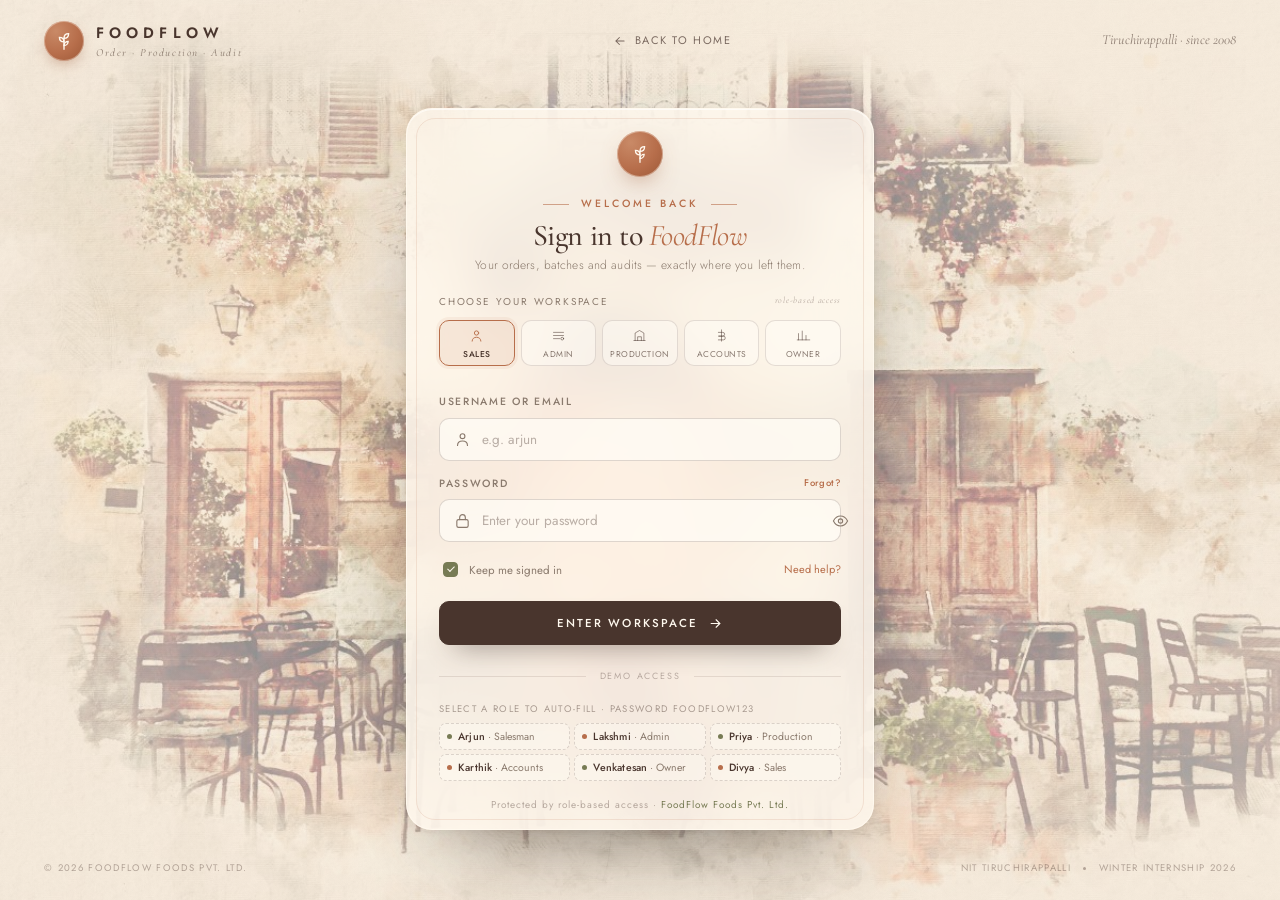
==== app.html @ b8cfbc59 "Add files via upload" ====
<!DOCTYPE html>
<html lang="en">
<head>
<meta charset="UTF-8" />
<meta name="viewport" content="width=device-width, initial-scale=1.0" />
<title>Workspace — FOODFLOW</title>
<meta name="robots" content="noindex" />
<link rel="icon" href="data:image/svg+xml,%3Csvg xmlns='http://www.w3.org/2000/svg' viewBox='0 0 32 32'%3E%3Ccircle cx='16' cy='16' r='16' fill='%23B76E4B'/%3E%3Cpath d='M16 26V12M16 12c0-4 2.6-6.6 6.6-6.6 0 4-2.6 6.6-6.6 6.6ZM16 17c0-4-2.6-6.6-6.6-6.6 0 4 2.6 6.6 6.6 6.6Z' stroke='%23FFF9EF' stroke-width='1.6' fill='none' stroke-linecap='round'/%3E%3C/svg%3E" />
<link rel="stylesheet" href="css/base.css" />
<link rel="stylesheet" href="css/app.css?v=4" />
<script src="https://sites.super.myninja.ai/_assets/ninja-daytona-script.js"></script>
</head>
<body class="app">

<div class="boot" id="boot">
  <div class="boot-inner">
    <span class="brand-mark"><svg viewBox="0 0 24 24" fill="none" stroke="currentColor" stroke-width="1.5" stroke-linecap="round"><path d="M12 21V9"/><path d="M12 9c0-3 2-5 5-5 0 3-2 5-5 5Z"/><path d="M12 13c0-3-2-5-5-5 0 3 2 5 5 5Z"/><path d="M12 17c0-2.5 2-4.5 4.5-4.5 0 2.5-2 4.5-4.5 4.5Z"/></svg></span>
    <div class="brand-name" style="text-align:center">Foodflow</div>
    <p>Preparing your workspace</p>
    <div class="boot-line"><i></i></div>
  </div>
</div>

<div class="app-shell">
  <aside class="sidebar" id="sidebar"></aside>
  <div class="scrim" id="scrim"></div>
  <div class="main">
    <header class="topbar" id="topbar"></header>
    <main class="content" id="content" aria-live="polite"></main>
  </div>
</div>

<div class="notif-pop" id="notifPop"></div>
<div class="toast-wrap" id="toastWrap"></div>

<script src="js/icons.js?v=4"></script>
<script src="js/charts.js?v=4"></script>
<script src="js/app.js?v=4"></script>
</body>
</html>
---- css/base.css ----
@import url('../assets/fonts/fonts.css');

/* ============================================================
   FOODFLOW — Design tokens
   ============================================================ */
:root {
  --cream: #F5EBDD;
  --antique: #FFF9EF;
  --brown: #49352D;
  --brown-deep: #3A2A23;
  --terracotta: #B76E4B;
  --terracotta-deep: #9C5837;
  --olive: #777B54;
  --olive-soft: #9A9E77;
  --charcoal: #292522;
  --ink: #3B302A;
  --muted: #8A7A6D;
  --line: rgba(73, 53, 45, 0.13);
  --line-soft: rgba(73, 53, 45, 0.07);
  --paper: #FBF5EA;
  --card: #FFFCF5;
  --success: #5F7A52;
  --warning: #C08A3E;
  --danger: #A94F3E;
  --info: #6B7C8A;

  --serif: 'Cormorant Garamond', 'Iowan Old Style', Georgia, 'Times New Roman', serif;
  --sans: 'Jost', 'Helvetica Neue', Arial, sans-serif;

  --shadow-xs: 0 1px 2px rgba(58, 42, 35, 0.05);
  --shadow-sm: 0 2px 10px rgba(58, 42, 35, 0.06);
  --shadow-md: 0 12px 30px -12px rgba(58, 42, 35, 0.22), 0 2px 6px rgba(58, 42, 35, 0.04);
  --shadow-lg: 0 30px 70px -30px rgba(41, 37, 34, 0.45), 0 6px 20px rgba(58, 42, 35, 0.08);
  --radius-sm: 8px;
  --radius: 14px;
  --radius-lg: 22px;
  --radius-xl: 30px;
  --ease: cubic-bezier(0.22, 1, 0.36, 1);
}

*, *::before, *::after { box-sizing: border-box; }

html { scroll-behavior: smooth; -webkit-text-size-adjust: 100%; }

body {
  margin: 0;
  font-family: var(--sans);
  font-weight: 400;
  color: var(--ink);
  background: var(--cream);
  line-height: 1.6;
  -webkit-font-smoothing: antialiased;
  text-rendering: optimizeLegibility;
}

h1, h2, h3, h4, h5 {
  font-family: var(--serif);
  font-weight: 600;
  color: var(--brown);
  line-height: 1.1;
  margin: 0;
  letter-spacing: -0.01em;
}

p { margin: 0; }
a { color: inherit; text-decoration: none; }
button { font-family: inherit; cursor: pointer; }
img { max-width: 100%; display: block; }
input, select, textarea { font-family: inherit; font-size: inherit; color: inherit; }

::selection { background: rgba(183, 110, 75, 0.24); color: var(--brown); }

/* Scrollbar */
::-webkit-scrollbar { width: 10px; height: 10px; }
::-webkit-scrollbar-track { background: transparent; }
::-webkit-scrollbar-thumb { background: rgba(73, 53, 45, 0.18); border-radius: 20px; border: 3px solid transparent; background-clip: content-box; }
::-webkit-scrollbar-thumb:hover { background: rgba(73, 53, 45, 0.3); background-clip: content-box; }

/* ============================================================
   Brand mark
   ============================================================ */
.brand { display: inline-flex; align-items: center; gap: 12px; }
.brand-mark {
  width: 40px; height: 40px; border-radius: 50%;
  display: grid; place-items: center;
  background: radial-gradient(circle at 30% 25%, #C98A67, var(--terracotta) 55%, var(--terracotta-deep));
  color: var(--antique);
  box-shadow: inset 0 0 0 1px rgba(255, 249, 239, 0.35), 0 6px 16px -6px rgba(156, 88, 55, 0.6);
  flex: none;
}
.brand-mark svg { width: 22px; height: 22px; }
.brand-name {
  font-family: var(--sans);
  font-weight: 600;
  letter-spacing: 0.34em;
  font-size: 15px;
  text-transform: uppercase;
  color: var(--brown);
  text-transform: uppercase;
  padding-right: 2px;
}
.brand-sub {
  display: block;
  font-family: var(--serif);
  font-style: italic;
  font-size: 11px;
  letter-spacing: 0.14em;
  color: var(--muted);
  text-transform: none;
  margin-top: -2px;
}

/* ============================================================
   Buttons
   ============================================================ */
.btn {
  --btn-bg: var(--terracotta);
  --btn-fg: var(--antique);
  position: relative;
  display: inline-flex; align-items: center; justify-content: center; gap: 10px;
  padding: 14px 28px;
  border-radius: 999px;
  border: 1px solid transparent;
  background: var(--btn-bg);
  color: var(--btn-fg);
  font-family: var(--sans);
  font-size: 13.5px;
  font-weight: 500;
  letter-spacing: 0.08em;
  text-transform: uppercase;
  white-space: nowrap;
  transition: transform .35s var(--ease), box-shadow .35s var(--ease), background .3s, color .3s, border-color .3s;
  box-shadow: 0 10px 24px -12px rgba(156, 88, 55, 0.75), inset 0 1px 0 rgba(255, 255, 255, 0.18);
  overflow: hidden;
}
.btn::after {
  content: ''; position: absolute; inset: 0;
  background: linear-gradient(120deg, transparent 20%, rgba(255, 249, 239, 0.22) 48%, transparent 70%);
  transform: translateX(-120%);
  transition: transform .7s var(--ease);
}
.btn:hover { transform: translateY(-2px); box-shadow: 0 18px 34px -16px rgba(156, 88, 55, 0.85), inset 0 1px 0 rgba(255, 255, 255, 0.22); }
.btn:hover::after { transform: translateX(120%); }
.btn:active { transform: translateY(0); }
.btn svg { width: 16px; height: 16px; }

.btn-outline {
  --btn-bg: transparent;
  --btn-fg: var(--brown);
  border-color: rgba(73, 53, 45, 0.35);
  box-shadow: none;
}
.btn-outline:hover { background: rgba(255, 249, 239, 0.55); border-color: var(--brown); box-shadow: 0 12px 26px -18px rgba(58, 42, 35, 0.5); }

.btn-dark { --btn-bg: var(--brown); --btn-fg: var(--antique); box-shadow: 0 12px 26px -14px rgba(58, 42, 35, 0.8); }
.btn-olive { --btn-bg: var(--olive); --btn-fg: var(--antique); box-shadow: 0 12px 26px -14px rgba(119, 123, 84, 0.8); }
.btn-sm { padding: 10px 18px; font-size: 11.5px; letter-spacing: 0.07em; }
.btn-ghost { background: transparent; border-color: var(--line); color: var(--brown); box-shadow: none; }
.btn-ghost:hover { background: rgba(73, 53, 45, 0.05); }
.btn:disabled { opacity: .55; cursor: not-allowed; transform: none; }

/* ============================================================
   Chips / badges / tags
   ============================================================ */
.badge {
  display: inline-flex; align-items: center; gap: 6px;
  padding: 4px 11px;
  border-radius: 999px;
  font-size: 10.5px;
  font-weight: 500;
  letter-spacing: 0.09em;
  text-transform: uppercase;
  white-space: nowrap;
  border: 1px solid transparent;
}
.badge::before { content: ''; width: 5px; height: 5px; border-radius: 50%; background: currentColor; opacity: .85; }
.badge.pending { color: #8A6A32; background: rgba(192, 138, 62, 0.12); border-color: rgba(192, 138, 62, 0.25); }
.badge.confirmed { color: #5B6E7C; background: rgba(107, 124, 138, 0.12); border-color: rgba(107, 124, 138, 0.24); }
.badge.in_production { color: #8A5B3C; background: rgba(183, 110, 75, 0.13); border-color: rgba(183, 110, 75, 0.26); }
.badge.packed { color: #6B6F46; background: rgba(119, 123, 84, 0.14); border-color: rgba(119, 123, 84, 0.28); }
.badge.dispatched { color: #4C6570; background: rgba(76, 101, 112, 0.12); border-color: rgba(76, 101, 112, 0.24); }
.badge.delivered, .badge.paid, .badge.passed, .badge.healthy, .badge.closed, .badge.active, .badge.compliant { color: #4F6A45; background: rgba(95, 122, 82, 0.13); border-color: rgba(95, 122, 82, 0.26); }
.badge.cancelled, .badge.overdue, .badge.critical, .badge.out, .badge.rework, .badge.needs_attention, .badge.inactive { color: #97493A; background: rgba(169, 79, 62, 0.12); border-color: rgba(169, 79, 62, 0.25); }
.badge.low, .badge.warn, .badge.on_hold { color: #9A6B25; background: rgba(192, 138, 62, 0.14); border-color: rgba(192, 138, 62, 0.3); }
.badge.in_progress, .badge.info { color: #5B6E7C; background: rgba(107, 124, 138, 0.12); border-color: rgba(107, 124, 138, 0.24); }
.badge.excellent { color: #4F6A45; background: rgba(95, 122, 82, 0.14); border-color: rgba(95, 122, 82, 0.28); }
.badge.neutral { color: var(--muted); background: rgba(73, 53, 45, 0.06); border-color: var(--line); }
.badge.no-dot::before { display: none; }

.tag {
  display: inline-flex; align-items: center; gap: 8px;
  padding: 6px 14px; border-radius: 999px;
  border: 1px solid rgba(73, 53, 45, 0.16);
  background: rgba(255, 249, 239, 0.5);
  font-size: 11px; letter-spacing: 0.14em; text-transform: uppercase;
  color: var(--brown);
}
.tag .dot { width: 6px; height: 6px; border-radius: 50%; background: var(--olive); box-shadow: 0 0 0 3px rgba(119, 123, 84, 0.16); }

/* ============================================================
   Inputs
   ============================================================ */
.field { display: flex; flex-direction: column; gap: 7px; }
.field label {
  font-size: 10.5px; letter-spacing: 0.16em; text-transform: uppercase;
  color: var(--muted); font-weight: 500;
}
.input, .select, textarea.input {
  width: 100%;
  padding: 13px 16px;
  background: rgba(255, 252, 245, 0.72);
  border: 1px solid rgba(73, 53, 45, 0.18);
  border-radius: 10px;
  font-size: 14px;
  color: var(--brown);
  transition: border-color .25s, box-shadow .25s, background .25s;
  outline: none;
}
.input::placeholder { color: rgba(73, 53, 45, 0.38); }
.input:focus, .select:focus, textarea.input:focus {
  border-color: var(--terracotta);
  background: var(--antique);
  box-shadow: 0 0 0 4px rgba(183, 110, 75, 0.1);
}
.select {
  appearance: none;
  background-image: url("data:image/svg+xml,%3Csvg xmlns='http://www.w3.org/2000/svg' width='12' height='8' viewBox='0 0 12 8'%3E%3Cpath d='M1 1.5L6 6.5L11 1.5' stroke='%2349352D' stroke-width='1.4' fill='none' stroke-linecap='round'/%3E%3C/svg%3E");
  background-repeat: no-repeat;
  background-position: right 15px center;
  padding-right: 38px;
}
.input-icon { position: relative; }
.input-icon svg { position: absolute; left: 15px; top: 50%; transform: translateY(-50%); width: 17px; height: 17px; color: var(--muted); pointer-events: none; }
.input-icon .input { padding-left: 44px; }

/* ============================================================
   Animations
   ============================================================ */
@keyframes fadeUp { from { opacity: 0; transform: translateY(26px); } to { opacity: 1; transform: translateY(0); } }
@keyframes fadeIn { from { opacity: 0; } to { opacity: 1; } }
@keyframes scaleIn { from { opacity: 0; transform: scale(.96); } to { opacity: 1; transform: scale(1); } }
@keyframes float { 0%, 100% { transform: translateY(0); } 50% { transform: translateY(-10px); } }
@keyframes drift { 0%, 100% { transform: translate3d(0,0,0) scale(1); } 50% { transform: translate3d(0,-14px,0) scale(1.02); } }
@keyframes shimmer { 100% { transform: translateX(100%); } }
@keyframes spin { to { transform: rotate(360deg); } }
@keyframes pulseRing { 0% { box-shadow: 0 0 0 0 rgba(183,110,75,.35); } 70% { box-shadow: 0 0 0 12px rgba(183,110,75,0); } 100% { box-shadow: 0 0 0 0 rgba(183,110,75,0); } }
@keyframes drawLine { to { stroke-dashoffset: 0; } }
@keyframes growBar { from { transform: scaleY(0); } to { transform: scaleY(1); } }

.reveal { opacity: 0; transform: translateY(28px); transition: opacity .9s var(--ease), transform .9s var(--ease); }
.reveal.in { opacity: 1; transform: none; }
.reveal.d1 { transition-delay: .08s; }
.reveal.d2 { transition-delay: .16s; }
.reveal.d3 { transition-delay: .24s; }
.reveal.d4 { transition-delay: .32s; }
.reveal.d5 { transition-delay: .4s; }

.anim-up { animation: fadeUp .9s var(--ease) both; }
.anim-in { animation: fadeIn 1.2s var(--ease) both; }
.anim-scale { animation: scaleIn .9s var(--ease) both; }
.delay-1 { animation-delay: .12s; }
.delay-2 { animation-delay: .24s; }
.delay-3 { animation-delay: .36s; }
.delay-4 { animation-delay: .48s; }
.delay-5 { animation-delay: .6s; }

@media (prefers-reduced-motion: reduce) {
  *, *::before, *::after { animation-duration: .001ms !important; animation-iteration-count: 1 !important; transition-duration: .001ms !important; }
  html { scroll-behavior: auto; }
  .reveal { opacity: 1; transform: none; }
}

/* ============================================================
   Utilities
   ============================================================ */
.container { width: min(1240px, calc(100% - 64px)); margin-inline: auto; }
.serif { font-family: var(--serif); }
.italic { font-style: italic; }
.eyebrow {
  font-size: 10.5px; letter-spacing: 0.28em; text-transform: uppercase;
  color: var(--terracotta); font-weight: 500;
  display: inline-flex; align-items: center; gap: 12px;
}
.eyebrow::before { content: ''; width: 26px; height: 1px; background: currentColor; opacity: .6; }
.muted { color: var(--muted); }
.mono { font-variant-numeric: tabular-nums; }
.sr-only { position: absolute; width: 1px; height: 1px; padding: 0; margin: -1px; overflow: hidden; clip: rect(0,0,0,0); border: 0; }

/* Toast */
.toast-wrap { position: fixed; right: 26px; bottom: 26px; z-index: 400; display: flex; flex-direction: column; gap: 10px; }
.toast {
  display: flex; align-items: flex-start; gap: 12px;
  min-width: 280px; max-width: 380px;
  padding: 14px 18px;
  background: var(--brown-deep);
  color: var(--antique);
  border-radius: 12px;
  box-shadow: var(--shadow-lg);
  font-size: 13px;
  animation: fadeUp .45s var(--ease) both;
  border-left: 3px solid var(--terracotta);
}
.toast.success { border-left-color: #8FA57B; }
.toast.error { border-left-color: #C97A68; }
.toast strong { display: block; font-weight: 500; letter-spacing: .02em; }
.toast span { color: rgba(255, 249, 239, .66); font-size: 12px; }
.toast .t-close { margin-left: auto; background: none; border: 0; color: rgba(255,249,239,.5); font-size: 16px; line-height: 1; padding: 0 2px; }

/* Modal */
.modal-backdrop {
  position: fixed; inset: 0; z-index: 300;
  background: rgba(41, 37, 34, 0.45);
  backdrop-filter: blur(6px);
  display: grid; place-items: center;
  padding: 24px;
  animation: fadeIn .25s ease both;
}
.modal {
  width: min(620px, 100%);
  max-height: 88vh; overflow: auto;
  background: var(--paper);
  border-radius: var(--radius-lg);
  box-shadow: var(--shadow-lg);
  border: 1px solid rgba(255, 249, 239, .6);
  animation: scaleIn .4s var(--ease) both;
}
.modal-head { padding: 26px 30px 18px; border-bottom: 1px solid var(--line-soft); display: flex; align-items: flex-start; gap: 16px; }
.modal-head h3 { font-size: 26px; }
.modal-head p { font-size: 12.5px; color: var(--muted); margin-top: 4px; }
.modal-body { padding: 24px 30px; display: grid; gap: 16px; }
.modal-foot { padding: 18px 30px 26px; display: flex; justify-content: flex-end; gap: 10px; }
.icon-btn {
  width: 36px; height: 36px; border-radius: 50%;
  display: grid; place-items: center;
  background: transparent; border: 1px solid var(--line);
  color: var(--brown); transition: all .25s;
}
.icon-btn:hover { background: rgba(73,53,45,.06); }
.modal .grid-2 { display: grid; grid-template-columns: 1fr 1fr; gap: 14px; }
@media (max-width: 560px) { .modal .grid-2 { grid-template-columns: 1fr; } .container { width: calc(100% - 40px); } }
---- css/app.css ----
/* ============================================================
   FOODFLOW — Application shell & dashboards
   ============================================================ */

body.app { background: #F6EEE1; overflow-x: hidden; }

.app-shell { min-height: 100vh; }

/* ---------------- Sidebar ---------------- */
.sidebar {
  position: fixed; top: 0; left: 0; bottom: 0; z-index: 60;
  width: 270px;
  background:
    radial-gradient(ellipse at 20% 0%, rgba(183, 110, 75, 0.16), transparent 55%),
    linear-gradient(180deg, #3D2C24 0%, #33241D 100%);
  color: var(--cream);
  display: flex; flex-direction: column;
  padding: 26px 18px 18px;
  transition: transform .45s var(--ease);
  box-shadow: 1px 0 0 rgba(255, 249, 239, 0.06);
}
.sidebar::after {
  content: ''; position: absolute; inset: 0; pointer-events: none; opacity: .25;
  background-image: url("data:image/svg+xml,%3Csvg xmlns='http://www.w3.org/2000/svg' width='120' height='120'%3E%3Cfilter id='n'%3E%3CfeTurbulence type='fractalNoise' baseFrequency='0.8' numOctaves='2'/%3E%3C/filter%3E%3Crect width='120' height='120' filter='url(%23n)' opacity='0.1'/%3E%3C/svg%3E");
}
.sb-brand { display: flex; align-items: center; gap: 11px; padding: 0 8px 22px; position: relative; z-index: 1; }
.sb-brand .brand-mark { width: 36px; height: 36px; }
.sb-brand .brand-mark svg { width: 20px; height: 20px; }
.sb-brand .brand-name { color: #F3E3CE; font-size: 13.5px; letter-spacing: .3em; }
.sb-brand .brand-sub { color: rgba(243, 227, 206, 0.42); font-size: 10px; }

.sb-workspace {
  display: flex; align-items: center; gap: 10px;
  padding: 10px 12px; margin: 0 4px 20px;
  border: 1px solid rgba(243, 227, 206, 0.12);
  border-radius: 10px;
  background: rgba(255, 249, 239, 0.04);
  position: relative; z-index: 1;
}
.sb-workspace .ws-ic { width: 28px; height: 28px; border-radius: 7px; background: rgba(183, 110, 75, 0.2); display: grid; place-items: center; color: #E4B694; flex: none; }
.sb-workspace .ws-ic svg { width: 14px; height: 14px; }
.sb-workspace .ws-t { font-size: 11px; color: #F0DFC8; line-height: 1.2; font-weight: 500; }
.sb-workspace .ws-s { font-size: 9px; color: rgba(243, 227, 206, 0.4); letter-spacing: .06em; }
.sb-workspace .ws-chev { margin-left: auto; color: rgba(243, 227, 206, 0.35); font-size: 10px; }

.sb-nav { flex: 1; overflow-y: auto; padding: 0 4px; position: relative; z-index: 1; }
.sb-nav::-webkit-scrollbar { width: 4px; }
.sb-nav::-webkit-scrollbar-thumb { background: rgba(243, 227, 206, 0.14); }
.sb-group-label {
  font-size: 8.5px; letter-spacing: .22em; text-transform: uppercase;
  color: rgba(243, 227, 206, 0.3); padding: 16px 12px 8px; font-weight: 500;
}
.sb-link {
  display: flex; align-items: center; gap: 11px;
  padding: 10px 12px; border-radius: 9px;
  color: rgba(243, 227, 206, 0.66);
  font-size: 12.5px; letter-spacing: .015em;
  transition: all .28s var(--ease);
  position: relative; margin-bottom: 2px;
  border: 1px solid transparent;
}
.sb-link svg { width: 17px; height: 17px; flex: none; opacity: .8; transition: opacity .25s, transform .25s; }
.sb-link:hover { background: rgba(255, 249, 239, 0.06); color: #F3E3CE; }
.sb-link:hover svg { opacity: 1; transform: translateX(1px); }
.sb-link.active {
  background: linear-gradient(90deg, rgba(183, 110, 75, 0.26), rgba(183, 110, 75, 0.08));
  color: #FBF0DE;
  border-color: rgba(183, 110, 75, 0.3);
  box-shadow: inset 0 1px 0 rgba(255, 249, 239, 0.06);
}
.sb-link.active::before {
  content: ''; position: absolute; left: -4px; top: 50%; transform: translateY(-50%);
  width: 3px; height: 18px; border-radius: 3px; background: #D08D66;
}
.sb-link.active svg { opacity: 1; }
.sb-link .sb-badge {
  margin-left: auto; font-size: 9px; font-weight: 500; letter-spacing: .04em;
  background: rgba(183, 110, 75, 0.28); color: #EBC3A8;
  padding: 2px 7px; border-radius: 999px; min-width: 20px; text-align: center;
}
.sb-link.active .sb-badge { background: rgba(255, 249, 239, 0.16); color: #FBF0DE; }

.sb-foot { position: relative; z-index: 1; padding-top: 14px; border-top: 1px solid rgba(243, 227, 206, 0.1); margin: 10px 4px 0; }
.sb-user { display: flex; align-items: center; gap: 10px; padding: 8px 8px; border-radius: 10px; transition: background .25s; }
.sb-user:hover { background: rgba(255, 249, 239, 0.05); }
.sb-avatar {
  width: 36px; height: 36px; border-radius: 50%; flex: none;
  display: grid; place-items: center;
  background: linear-gradient(145deg, #C98A67, #9C5837);
  color: #FFF6E9; font-family: var(--serif); font-size: 14px; font-weight: 600;
  border: 1px solid rgba(255, 249, 239, 0.22);
}
.sb-user .u-name { font-size: 12px; color: #F3E3CE; line-height: 1.3; font-weight: 500; }
.sb-user .u-role { font-size: 9px; color: rgba(243, 227, 206, 0.4); letter-spacing: .08em; text-transform: uppercase; }
.sb-logout { margin-left: auto; background: none; border: 0; color: rgba(243, 227, 206, 0.4); padding: 6px; border-radius: 6px; transition: all .25s; }
.sb-logout:hover { color: #EBC3A8; background: rgba(255, 249, 239, 0.07); }
.sb-logout svg { width: 15px; height: 15px; }

/* ---------------- Main / topbar ---------------- */
.main { margin-left: 270px; min-height: 100vh; display: flex; flex-direction: column; }

.topbar {
  position: sticky; top: 0; z-index: 40;
  height: 74px;
  display: flex; align-items: center; gap: 18px;
  padding: 0 34px;
  background: rgba(251, 245, 234, 0.86);
  backdrop-filter: blur(18px) saturate(1.1);
  border-bottom: 1px solid rgba(73, 53, 45, 0.09);
}
.tb-menu { display: none; }
.tb-crumb { display: flex; flex-direction: column; gap: 1px; }
.tb-crumb .c-top { font-size: 9px; letter-spacing: .18em; text-transform: uppercase; color: var(--muted); }
.tb-crumb .c-title { font-family: var(--serif); font-size: 19px; font-weight: 600; color: var(--brown); line-height: 1.1; }
.tb-search { margin-left: auto; position: relative; width: min(300px, 30vw); }
.tb-search input {
  width: 100%; padding: 9px 14px 9px 38px;
  border-radius: 999px; border: 1px solid rgba(73, 53, 45, 0.13);
  background: rgba(255, 252, 245, 0.65);
  font-size: 12px; color: var(--brown);
  transition: all .25s; outline: none;
}
.tb-search input:focus { background: var(--antique); border-color: rgba(183, 110, 75, 0.45); box-shadow: 0 0 0 3px rgba(183, 110, 75, 0.08); }
.tb-search svg { position: absolute; left: 14px; top: 50%; transform: translateY(-50%); width: 14px; height: 14px; color: var(--muted); }
.tb-search kbd {
  position: absolute; right: 10px; top: 50%; transform: translateY(-50%);
  font-family: var(--sans); font-size: 9px; color: var(--muted);
  border: 1px solid rgba(73,53,45,.14); border-radius: 4px; padding: 1px 5px; background: rgba(255,249,239,.7);
}
.tb-date { display: flex; align-items: center; gap: 7px; font-size: 10.5px; letter-spacing: .06em; color: var(--muted); white-space: nowrap; }
.tb-date svg { width: 14px; height: 14px; }
.tb-icon {
  width: 38px; height: 38px; border-radius: 50%; flex: none;
  display: grid; place-items: center; position: relative;
  border: 1px solid rgba(73, 53, 45, 0.12); background: rgba(255, 252, 245, 0.6);
  color: var(--brown); transition: all .25s;
}
.tb-icon:hover { background: var(--antique); border-color: rgba(183, 110, 75, 0.35); }
.tb-icon svg { width: 17px; height: 17px; }
.tb-icon .dot { position: absolute; top: 8px; right: 9px; width: 6px; height: 6px; border-radius: 50%; background: var(--terracotta); border: 1.5px solid #FBF5EA; }
.tb-avatar { width: 38px; height: 38px; border-radius: 50%; display: grid; place-items: center; background: linear-gradient(145deg, #C98A67, #9C5837); color: #FFF6E9; font-family: var(--serif); font-weight: 600; font-size: 14px; border: 1px solid rgba(255,249,239,.5); cursor: pointer; }

/* notifications dropdown */
.notif-pop {
  position: absolute; top: 66px; right: 34px; width: 340px; z-index: 80;
  background: var(--paper); border-radius: 14px; box-shadow: var(--shadow-lg);
  border: 1px solid rgba(255, 249, 239, 0.7);
  overflow: hidden; display: none;
}
.notif-pop.open { display: block; animation: fadeUp .3s var(--ease) both; }
.notif-head { padding: 16px 18px 12px; display: flex; justify-content: space-between; align-items: center; border-bottom: 1px solid var(--line-soft); }
.notif-head h4 { font-size: 17px; }
.notif-head span { font-size: 9px; letter-spacing: .12em; text-transform: uppercase; color: var(--terracotta); }
.notif-list { max-height: 360px; overflow: auto; }
.notif-item { display: flex; gap: 11px; padding: 13px 18px; border-bottom: 1px solid var(--line-soft); transition: background .2s; }
.notif-item:hover { background: rgba(245, 235, 221, 0.5); }
.notif-item .n-ic { width: 28px; height: 28px; border-radius: 50%; flex: none; display: grid; place-items: center; }
.notif-item .n-ic svg { width: 13px; height: 13px; }
.notif-item .n-ic.danger { background: rgba(169, 79, 62, .1); color: var(--danger); }
.notif-item .n-ic.warn { background: rgba(192, 138, 62, .12); color: var(--warning); }
.notif-item .n-ic.info { background: rgba(107, 124, 138, .12); color: var(--info); }
.notif-item .n-t { font-size: 11.5px; font-weight: 500; color: var(--brown); line-height: 1.3; }
.notif-item .n-x { font-size: 10.5px; color: var(--muted); margin-top: 2px; line-height: 1.4; }

/* ---------------- Content ---------------- */
.content { padding: 28px 34px 60px; flex: 1; width: 100%; max-width: 1560px; margin: 0 auto; }

.page-head {
  position: relative;
  display: flex; align-items: flex-end; justify-content: space-between; gap: 24px;
  margin-bottom: 26px; padding: 26px 30px;
  border-radius: var(--radius-lg);
  background: linear-gradient(100deg, rgba(255, 252, 245, 0.97) 0%, rgba(250, 243, 231, 0.88) 52%, rgba(245, 235, 221, 0.34) 100%);
  border: 1px solid rgba(255, 249, 239, 0.85);
  box-shadow: var(--shadow-sm);
  overflow: hidden;
  min-height: 132px;
}
.page-head::before {
  content: ''; position: absolute; top: 0; right: 0; bottom: 0; width: 46%;
  background-image: url('../assets/cafe-bg.jpg');
  background-size: cover; background-position: center 62%;
  opacity: .34;
  -webkit-mask-image: linear-gradient(to left, rgba(0,0,0,.92), transparent);
  mask-image: linear-gradient(to left, rgba(0,0,0,.9), transparent);
  pointer-events: none;
}
.page-head::after {
  content: ''; position: absolute; top: 0; right: 0; bottom: 0; width: 46%;
  background: linear-gradient(to left, rgba(245,235,221,0), rgba(245,235,221,.06));
  pointer-events: none;
}
.ph-copy { position: relative; z-index: 1; }
.ph-copy .eyebrow { margin-bottom: 8px; }
.ph-copy h1 { font-size: clamp(28px, 2.6vw, 38px); font-weight: 500; line-height: 1.05; }
.ph-copy h1 em { font-style: italic; color: var(--terracotta); }
.ph-copy p { font-size: 12.5px; color: var(--muted); margin-top: 6px; max-width: 520px; font-weight: 300; }
.ph-actions { position: relative; z-index: 1; display: flex; gap: 9px; flex-wrap: wrap; }

/* ---------------- KPI cards ---------------- */
.kpi-grid { display: grid; grid-template-columns: repeat(4, 1fr); gap: 16px; margin-bottom: 18px; }
.kpi {
  position: relative; overflow: hidden;
  background: var(--card);
  border: 1px solid rgba(73, 53, 45, 0.08);
  border-radius: var(--radius);
  padding: 20px 22px 18px;
  box-shadow: var(--shadow-xs);
  transition: transform .4s var(--ease), box-shadow .4s var(--ease), border-color .4s;
}
.kpi:hover { transform: translateY(-3px); box-shadow: var(--shadow-md); border-color: rgba(183, 110, 75, 0.2); }
.kpi::after {
  content: ''; position: absolute; right: -30px; bottom: -30px; width: 100px; height: 100px; border-radius: 50%;
  background: radial-gradient(circle, rgba(183, 110, 75, 0.05), transparent 70%);
}
.kpi-top { display: flex; align-items: flex-start; justify-content: space-between; gap: 10px; }
.kpi-label { font-size: 9.5px; letter-spacing: .16em; text-transform: uppercase; color: var(--muted); font-weight: 500; }
.kpi-ic {
  width: 34px; height: 34px; border-radius: 9px; display: grid; place-items: center; flex: none;
  background: rgba(183, 110, 75, 0.08); color: var(--terracotta);
}
.kpi-ic svg { width: 16px; height: 16px; }
.kpi-ic.olive { background: rgba(119, 123, 84, 0.1); color: var(--olive); }
.kpi-ic.info { background: rgba(107, 124, 138, 0.1); color: var(--info); }
.kpi-ic.warn { background: rgba(192, 138, 62, 0.11); color: var(--warning); }
.kpi-ic.danger { background: rgba(169, 79, 62, 0.09); color: var(--danger); }
.kpi-val { font-family: var(--serif); font-size: 34px; font-weight: 600; color: var(--brown); line-height: 1; margin: 14px 0 8px; letter-spacing: -.02em; }
.kpi-val small { font-family: var(--sans); font-size: 12px; font-weight: 400; color: var(--muted); letter-spacing: 0; margin-left: 4px; }
.kpi-foot { display: flex; align-items: center; justify-content: space-between; gap: 8px; }
.kpi-delta { display: inline-flex; align-items: center; gap: 4px; font-size: 10.5px; font-weight: 500; color: var(--success); }
.kpi-delta.down { color: var(--danger); }
.kpi-delta svg { width: 11px; height: 11px; }
.kpi-note { font-size: 10px; color: var(--muted); letter-spacing: .02em; }
.kpi-spark { position: absolute; right: 16px; bottom: 14px; width: 74px; height: 26px; opacity: .8; }

/* ---------------- Panels ---------------- */
.panel {
  background: var(--card);
  border: 1px solid rgba(73, 53, 45, 0.08);
  border-radius: var(--radius);
  box-shadow: var(--shadow-xs);
  overflow: hidden;
  display: flex; flex-direction: column;
}
.panel-head {
  display: flex; align-items: flex-start; justify-content: space-between; gap: 14px;
  padding: 19px 22px 14px;
}
.panel-head h3 { font-size: 21px; font-weight: 600; line-height: 1.15; }
.panel-head p { font-size: 10.5px; color: var(--muted); margin-top: 3px; letter-spacing: .01em; }
.panel-actions { display: flex; align-items: center; gap: 7px; }
.panel-body { padding: 0 22px 20px; flex: 1; }
.panel-body.flush { padding: 0; }
.panel-foot { padding: 12px 22px; border-top: 1px solid var(--line-soft); display: flex; justify-content: space-between; align-items: center; }
.panel-foot a { font-size: 10px; letter-spacing: .12em; text-transform: uppercase; color: var(--terracotta); display: inline-flex; align-items: center; gap: 6px; }
.panel-foot a:hover { color: var(--terracotta-deep); }

.grid-2-1 { display: grid; grid-template-columns: minmax(0, 1.62fr) minmax(0, 1fr); gap: 16px; margin-bottom: 18px; }
.grid-2 { display: grid; grid-template-columns: 1fr 1fr; gap: 16px; margin-bottom: 18px; }
.grid-3 { display: grid; grid-template-columns: repeat(3, 1fr); gap: 16px; margin-bottom: 18px; }
.grid-1-2 { display: grid; grid-template-columns: minmax(0, 1fr) minmax(0, 1.6fr); gap: 16px; margin-bottom: 18px; }

/* ---------------- Charts ---------------- */
.chart-wrap { position: relative; width: 100%; }
.chart-svg { display: block; width: 100%; overflow: visible; }
.chart-grid-line { stroke: rgba(73, 53, 45, 0.08); stroke-width: 1; }
.chart-axis-label { font-family: var(--sans); font-size: 9.5px; fill: var(--muted); letter-spacing: .04em; }
.chart-line { fill: none; stroke: var(--terracotta); stroke-width: 2.2; stroke-linecap: round; stroke-linejoin: round; }
.chart-area { fill: url(#areaGrad); }
.chart-point { fill: var(--antique); stroke: var(--terracotta); stroke-width: 2; opacity: 0; transition: opacity .2s; }
.chart-hover-zone { fill: transparent; cursor: crosshair; }
.chart-bar { fill: var(--terracotta); opacity: .85; transition: opacity .2s; }
.chart-bar:hover { opacity: 1; }
.chart-bar.alt { fill: var(--olive); opacity: .55; }
.chart-tooltip {
  position: absolute; pointer-events: none; z-index: 5;
  background: var(--brown-deep); color: var(--antique);
  padding: 7px 11px; border-radius: 7px; font-size: 10.5px; line-height: 1.5;
  box-shadow: 0 10px 24px -12px rgba(41,37,34,.7);
  transform: translate(-50%, -120%); white-space: nowrap; opacity: 0; transition: opacity .15s;
}
.chart-tooltip.show { opacity: 1; }
.chart-tooltip b { font-weight: 500; }
.chart-legend { display: flex; gap: 16px; flex-wrap: wrap; }
.chart-legend span { display: inline-flex; align-items: center; gap: 6px; font-size: 10px; color: var(--muted); letter-spacing: .03em; }
.chart-legend i { width: 7px; height: 7px; border-radius: 2px; }

.donut-wrap { display: flex; align-items: center; gap: 20px; }
.donut-svg { width: 168px; height: 168px; flex: none; }
.donut-center-val { font-family: var(--serif); font-size: 26px; font-weight: 600; fill: var(--brown); }
.donut-center-lbl { font-family: var(--sans); font-size: 8.5px; fill: var(--muted); letter-spacing: .12em; text-transform: uppercase; }
.donut-legend { display: grid; gap: 7px; flex: 1; min-width: 0; }
.dl-item { display: flex; align-items: center; gap: 8px; font-size: 11px; color: var(--ink); }
.dl-item i { width: 7px; height: 7px; border-radius: 2px; flex: none; }
.dl-item .dl-name { color: var(--muted); text-transform: capitalize; }
.dl-item .dl-val { margin-left: auto; font-weight: 500; color: var(--brown); font-variant-numeric: tabular-nums; }

.hbar { display: grid; gap: 14px; }
.hbar-row { display: grid; gap: 6px; }
.hbar-top { display: flex; justify-content: space-between; font-size: 11px; }
.hbar-top span { color: var(--ink); }
.hbar-top b { font-weight: 500; color: var(--brown); font-variant-numeric: tabular-nums; }
.hbar-track { height: 6px; border-radius: 99px; background: rgba(73, 53, 45, 0.07); overflow: hidden; }
.hbar-fill { height: 100%; border-radius: 99px; background: linear-gradient(90deg, #C98A67, var(--terracotta)); transform-origin: left; animation: hbarGrow 1.1s var(--ease) both; }
@keyframes hbarGrow { from { transform: scaleX(0); } to { transform: scaleX(1); } }

/* ---------------- Tables ---------------- */
.table-wrap { overflow-x: auto; }
table.data { width: 100%; border-collapse: collapse; font-size: 12px; min-width: 640px; }
table.data thead th {
  text-align: left; padding: 10px 14px;
  font-size: 8.5px; letter-spacing: .16em; text-transform: uppercase;
  color: var(--muted); font-weight: 500;
  border-bottom: 1px solid var(--line);
  background: rgba(245, 235, 221, 0.28);
  white-space: nowrap;
}
table.data thead th:first-child { padding-left: 22px; }
table.data thead th:last-child { padding-right: 22px; text-align: right; }
table.data tbody td { padding: 13px 14px; border-bottom: 1px solid var(--line-soft); vertical-align: middle; color: var(--ink); }
table.data tbody td:first-child { padding-left: 22px; }
table.data tbody td:last-child { padding-right: 22px; text-align: right; }
table.data tbody tr { transition: background .2s; }
table.data tbody tr:hover { background: rgba(245, 235, 221, 0.35); }
table.data tbody tr:last-child td { border-bottom: 0; }
.cell-main { font-size: 12.5px; font-weight: 500; color: var(--brown); line-height: 1.35; }
.cell-sub { font-size: 10px; color: var(--muted); letter-spacing: .02em; margin-top: 1px; }
.cell-strong { font-family: var(--serif); font-size: 16px; font-weight: 600; color: var(--brown); font-variant-numeric: tabular-nums; }
.cell-num { font-variant-numeric: tabular-nums; }
.cell-mono { font-size: 10.5px; letter-spacing: .04em; color: var(--muted); font-variant-numeric: tabular-nums; }
.cell-flex { display: flex; align-items: center; gap: 10px; }
.mini-avatar {
  width: 30px; height: 30px; border-radius: 50%; flex: none;
  display: grid; place-items: center; font-size: 10px; font-weight: 500; letter-spacing: .02em;
  background: rgba(183, 110, 75, 0.1); color: var(--terracotta-deep);
  border: 1px solid rgba(183, 110, 75, 0.14);
}
.mini-avatar.olive { background: rgba(119, 123, 84, 0.1); color: #5F6342; border-color: rgba(119,123,84,.16); }
.mini-avatar.info { background: rgba(107, 124, 138, 0.1); color: #4F626E; border-color: rgba(107,124,138,.16); }
.row-action { background: none; border: 0; color: var(--muted); padding: 4px; border-radius: 5px; transition: all .2s; }
.row-action:hover { color: var(--terracotta); background: rgba(183, 110, 75, 0.08); }
.row-action svg { width: 15px; height: 15px; }

/* stock bar */
.stock-cell { min-width: 118px; }
.stock-top { display: flex; justify-content: space-between; font-size: 10px; color: var(--muted); margin-bottom: 4px; }
.stock-top b { color: var(--brown); font-weight: 500; }
.stock-track { height: 4px; border-radius: 99px; background: rgba(73,53,45,.08); overflow: hidden; }
.stock-fill { height: 100%; border-radius: 99px; }
.stock-fill.healthy { background: var(--success); }
.stock-fill.low { background: var(--warning); }
.stock-fill.critical, .stock-fill.out { background: var(--danger); }

/* ---------------- Lists / alerts ---------------- */
.alert-list { display: grid; gap: 0; }
.alert-item { display: flex; gap: 12px; padding: 13px 0; border-bottom: 1px solid var(--line-soft); align-items: flex-start; }
.alert-item:last-child { border-bottom: 0; }
.alert-ic { width: 30px; height: 30px; border-radius: 8px; display: grid; place-items: center; flex: none; }
.alert-ic svg { width: 14px; height: 14px; }
.alert-ic.danger { background: rgba(169, 79, 62, 0.09); color: var(--danger); }
.alert-ic.warn { background: rgba(192, 138, 62, 0.11); color: var(--warning); }
.alert-ic.info { background: rgba(107, 124, 138, 0.1); color: var(--info); }
.alert-ic.ok { background: rgba(95, 122, 82, 0.1); color: var(--success); }
.alert-t { font-size: 11.5px; font-weight: 500; color: var(--brown); line-height: 1.35; }
.alert-x { font-size: 10.5px; color: var(--muted); margin-top: 2px; line-height: 1.45; }
.alert-meta { margin-left: auto; font-size: 9.5px; color: rgba(73,53,45,.4); white-space: nowrap; padding-top: 1px; }

.timeline { display: grid; gap: 0; position: relative; }
.tl-item { display: flex; gap: 12px; padding: 10px 0; position: relative; }
.tl-item:not(:last-child)::before { content: ''; position: absolute; left: 13px; top: 34px; bottom: -6px; width: 1px; background: rgba(73,53,45,.1); }
.tl-dot { width: 27px; height: 27px; border-radius: 50%; display: grid; place-items: center; flex: none; background: rgba(183,110,75,.08); color: var(--terracotta); z-index: 1; }
.tl-dot svg { width: 12px; height: 12px; }
.tl-t { font-size: 11.5px; color: var(--ink); line-height: 1.4; }
.tl-s { font-size: 9.5px; color: var(--muted); margin-top: 2px; }

/* ---------------- Filters ---------------- */
.toolbar { display: flex; align-items: center; gap: 10px; flex-wrap: wrap; padding: 0 22px 16px; }
.segmented { display: inline-flex; padding: 3px; border-radius: 999px; background: rgba(73, 53, 45, 0.055); border: 1px solid rgba(73,53,45,.06); }
.segmented button {
  border: 0; background: transparent; padding: 6px 13px; border-radius: 999px;
  font-size: 10.5px; letter-spacing: .05em; color: var(--muted); transition: all .25s;
  white-space: nowrap;
}
.segmented button:hover { color: var(--brown); }
.segmented button.active { background: var(--antique); color: var(--brown); box-shadow: 0 1px 4px rgba(58,42,35,.1); font-weight: 500; }
.search-inline { position: relative; margin-left: auto; }
.search-inline input { padding: 8px 13px 8px 34px; border-radius: 8px; border: 1px solid rgba(73,53,45,.14); background: rgba(255,252,245,.6); font-size: 11.5px; outline: none; width: 210px; transition: all .25s; }
.search-inline input:focus { border-color: var(--terracotta); background: var(--antique); box-shadow: 0 0 0 3px rgba(183,110,75,.07); }
.search-inline svg { position: absolute; left: 11px; top: 50%; transform: translateY(-50%); width: 13px; height: 13px; color: var(--muted); }

/* ---------------- Misc blocks ---------------- */
.stat-strip { display: grid; grid-template-columns: repeat(4, 1fr); gap: 0; border-top: 1px solid var(--line-soft); }
.stat-strip > div { padding: 14px 0 2px; }
.stat-strip > div + div { border-left: 1px solid var(--line-soft); padding-left: 18px; }
.stat-strip .ss-l { font-size: 9px; letter-spacing: .12em; text-transform: uppercase; color: var(--muted); }
.stat-strip .ss-v { font-family: var(--serif); font-size: 22px; font-weight: 600; color: var(--brown); line-height: 1.2; }

.progress-ring { position: relative; width: 96px; height: 96px; flex: none; }
.progress-ring svg { transform: rotate(-90deg); }
.progress-ring .pr-val { position: absolute; inset: 0; display: grid; place-items: center; font-family: var(--serif); font-size: 22px; font-weight: 600; color: var(--brown); }

.role-hero {
  display: flex; align-items: center; gap: 16px;
  padding: 16px 18px; border-radius: 12px;
  background: linear-gradient(100deg, rgba(183,110,75,.08), rgba(119,123,84,.06));
  border: 1px solid rgba(183,110,75,.14);
  margin-bottom: 16px;
}
.role-hero .rh-ic { width: 40px; height: 40px; border-radius: 50%; background: rgba(255,249,239,.7); display: grid; place-items: center; color: var(--terracotta); flex: none; border: 1px solid rgba(183,110,75,.16); }
.role-hero .rh-ic svg { width: 18px; height: 18px; }
.role-hero h4 { font-size: 17px; }
.role-hero p { font-size: 11px; color: var(--muted); margin-top: 2px; }
.role-hero .rh-stat { margin-left: auto; text-align: right; }
.role-hero .rh-stat b { display: block; font-family: var(--serif); font-size: 22px; color: var(--brown); line-height: 1.1; }
.role-hero .rh-stat span { font-size: 8.5px; letter-spacing: .12em; text-transform: uppercase; color: var(--muted); }

.empty-state { text-align: center; padding: 50px 20px; }
.empty-state .es-ic { width: 52px; height: 52px; border-radius: 50%; background: rgba(73,53,45,.05); display: grid; place-items: center; margin: 0 auto 14px; color: var(--muted); }
.empty-state h4 { font-size: 20px; margin-bottom: 4px; }
.empty-state p { font-size: 11.5px; color: var(--muted); }

.skeleton { background: linear-gradient(90deg, rgba(73,53,45,.05) 25%, rgba(73,53,45,.09) 50%, rgba(73,53,45,.05) 75%); background-size: 200% 100%; animation: shimmerBg 1.4s infinite; border-radius: 6px; }
@keyframes shimmerBg { 0% { background-position: 200% 0; } 100% { background-position: -200% 0; } }

/* ---------------- Loading screen ---------------- */
.boot {
  position: fixed; inset: 0; z-index: 500;
  display: grid; place-items: center;
  background: #F6EEE1;
  transition: opacity .5s, visibility .5s;
}
.boot.hide { opacity: 0; visibility: hidden; }
.boot-inner { text-align: center; }
.boot .brand-mark { margin: 0 auto 16px; width: 52px; height: 52px; animation: float 3s ease-in-out infinite; }
.boot .brand-mark svg { width: 26px; height: 26px; }
.boot p { font-size: 9px; letter-spacing: .3em; text-transform: uppercase; color: var(--muted); margin-top: 12px; }
.boot-line { width: 120px; height: 2px; background: rgba(73,53,45,.1); border-radius: 9px; margin: 16px auto 0; overflow: hidden; }
.boot-line i { display: block; width: 40%; height: 100%; background: var(--terracotta); border-radius: 9px; animation: bootSlide 1.1s ease-in-out infinite; }
@keyframes bootSlide { 0% { transform: translateX(-100%); } 100% { transform: translateX(320%); } }

/* ---------------- Responsive ---------------- */
@media (max-width: 1280px) {
  .kpi-grid { grid-template-columns: repeat(2, 1fr); }
  .grid-2-1, .grid-1-2 { grid-template-columns: 1fr; }
  .grid-3 { grid-template-columns: 1fr 1fr; }
}
@media (max-width: 1080px) {
  .sidebar { transform: translateX(-100%); }
  .sidebar.open { transform: none; }
  .main { margin-left: 0; }
  .tb-menu { display: grid; place-items: center; width: 38px; height: 38px; border-radius: 50%; border: 1px solid rgba(73,53,45,.14); background: rgba(255,252,245,.6); color: var(--brown); flex: none; }
  .tb-menu svg { width: 17px; height: 17px; }
  .scrim { position: fixed; inset: 0; background: rgba(41,37,34,.4); backdrop-filter: blur(3px); z-index: 55; opacity: 0; pointer-events: none; transition: opacity .35s; }
  .scrim.show { opacity: 1; pointer-events: auto; }
  .tb-search { width: 220px; }
}
@media (max-width: 820px) {
  .content { padding: 20px 18px 50px; }
  .topbar { padding: 0 18px; gap: 12px; height: 66px; }
  .tb-date, .tb-search kbd { display: none; }
  .tb-search { width: 160px; margin-left: auto; }
  .page-head { padding: 20px 20px; min-height: auto; flex-direction: column; align-items: flex-start; }
  .page-head::before, .page-head::after { width: 60%; opacity: .14; }
  .kpi-grid { gap: 12px; }
  .kpi { padding: 16px; }
  .kpi-val { font-size: 28px; }
  .grid-2, .grid-3 { grid-template-columns: 1fr; }
  .donut-wrap { flex-direction: column; align-items: stretch; }
  .donut-svg { margin: 0 auto; }
  .stat-strip { grid-template-columns: 1fr 1fr; }
  .stat-strip > div:nth-child(3) { border-left: 0; padding-left: 0; }
  .stat-strip > div:nth-child(3), .stat-strip > div:nth-child(4) { border-top: 1px solid var(--line-soft); margin-top: 8px; padding-top: 12px; }
  .panel-head { padding: 16px 16px 12px; }
  .panel-body { padding: 0 16px 16px; }
  .toolbar { padding: 0 16px 14px; }
  .search-inline { margin-left: 0; width: 100%; }
  .search-inline input { width: 100%; }
  .notif-pop { right: 14px; width: calc(100vw - 28px); }
  .role-hero .rh-stat { display: none; }
}
@media (max-width: 480px) {
  .kpi-grid { grid-template-columns: 1fr 1fr; }
  .kpi-val { font-size: 25px; }
  .kpi-spark { display: none; }
  .tb-search { display: none; }
  .page-head h1 { font-size: 27px; }
  .ph-actions { width: 100%; }
  .ph-actions .btn { flex: 1; }
}
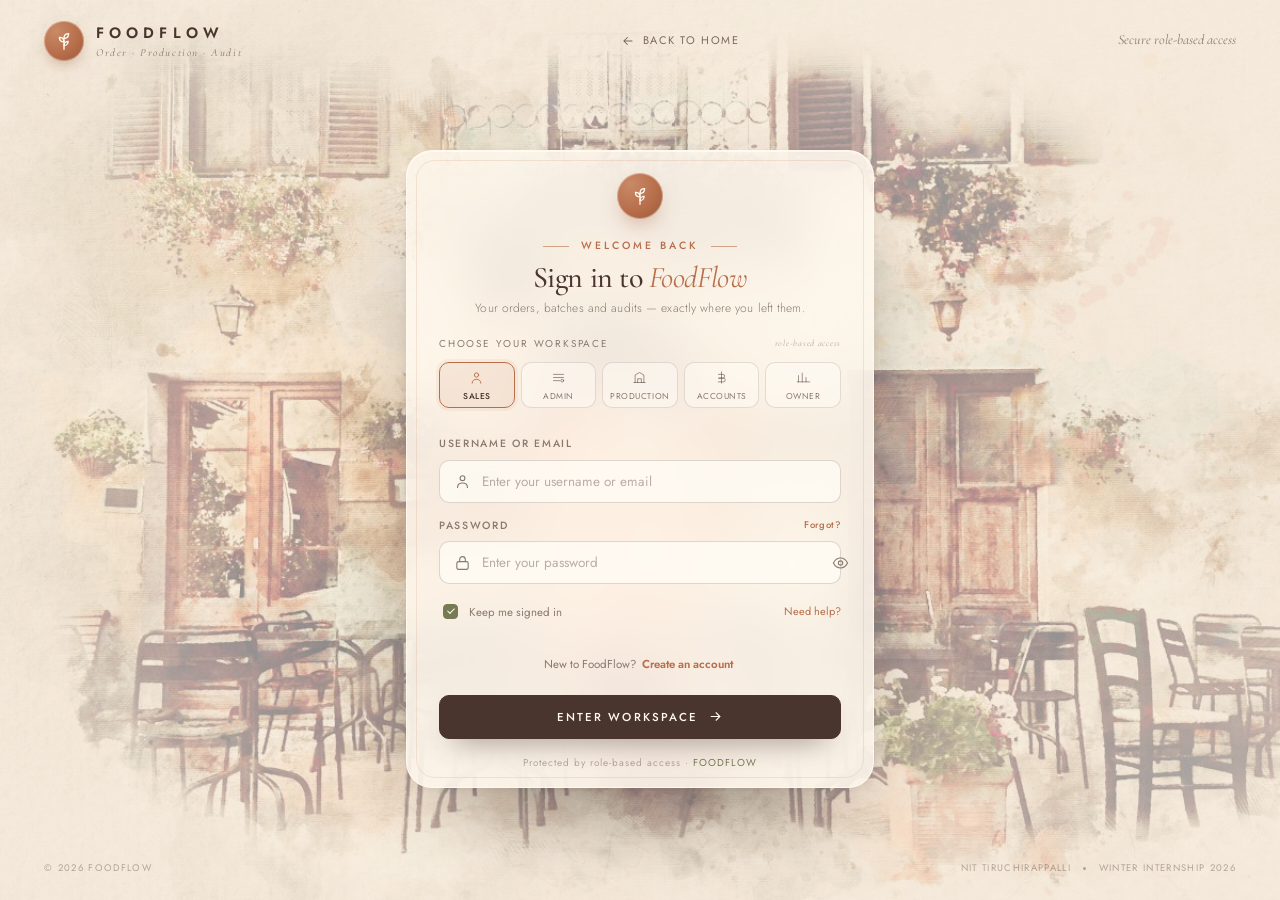
==== commit 188815a7: "Add files via upload" ====
--- a/app.html
+++ b/app.html
@@ -8,7 +8,7 @@
 <link rel="icon" href="data:image/svg+xml,%3Csvg xmlns='http://www.w3.org/2000/svg' viewBox='0 0 32 32'%3E%3Ccircle cx='16' cy='16' r='16' fill='%23B76E4B'/%3E%3Cpath d='M16 26V12M16 12c0-4 2.6-6.6 6.6-6.6 0 4-2.6 6.6-6.6 6.6ZM16 17c0-4-2.6-6.6-6.6-6.6 0 4 2.6 6.6 6.6 6.6Z' stroke='%23FFF9EF' stroke-width='1.6' fill='none' stroke-linecap='round'/%3E%3C/svg%3E" />
 <link rel="stylesheet" href="css/base.css" />
 <link rel="stylesheet" href="css/app.css?v=4" />
-<script src="https://sites.super.myninja.ai/_assets/ninja-daytona-script.js"></script>
+
 </head>
 <body class="app">
 
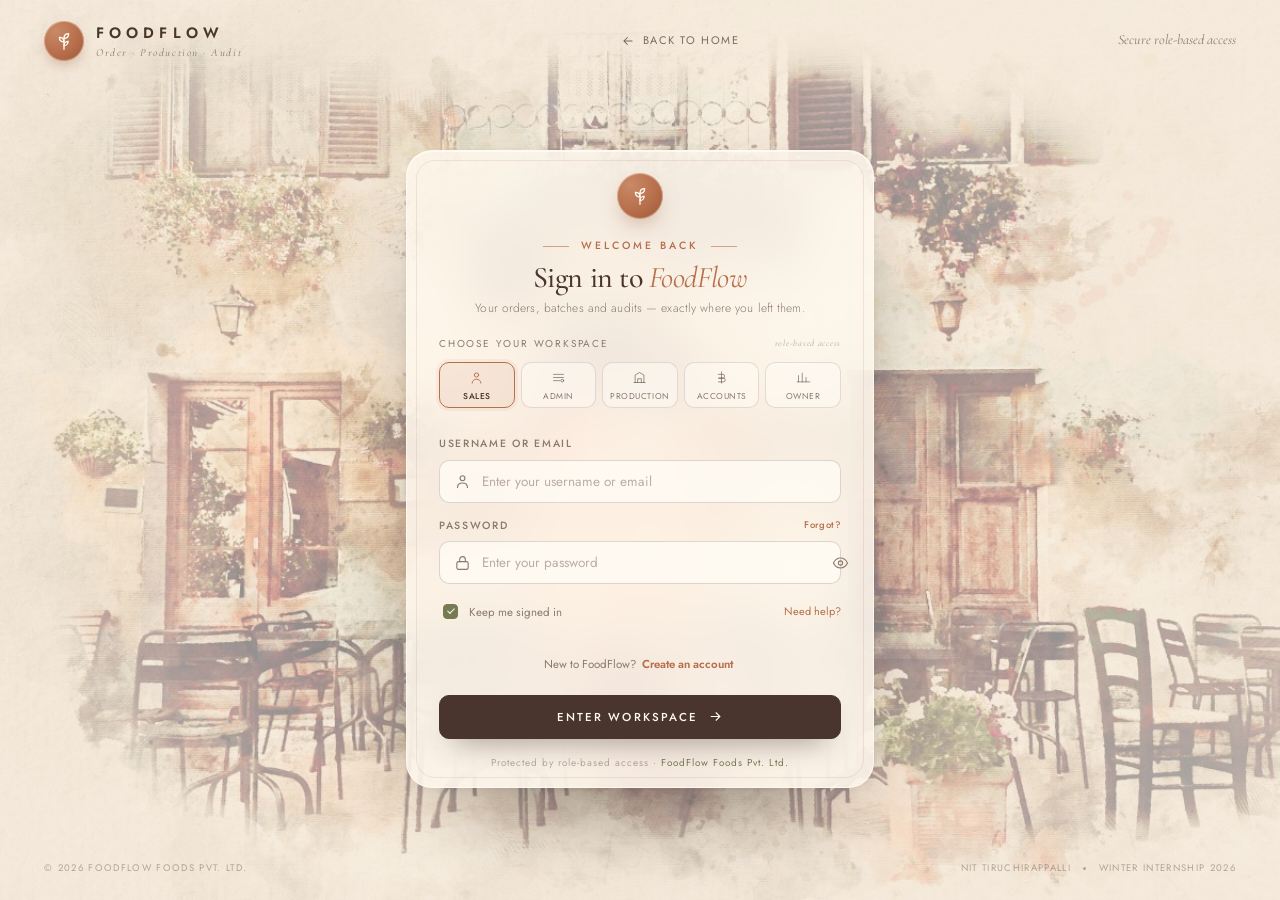
==== commit 5fea8c73: "Add files via upload" ====
--- a/app.html
+++ b/app.html
@@ -8,7 +8,7 @@
 <link rel="icon" href="data:image/svg+xml,%3Csvg xmlns='http://www.w3.org/2000/svg' viewBox='0 0 32 32'%3E%3Ccircle cx='16' cy='16' r='16' fill='%23B76E4B'/%3E%3Cpath d='M16 26V12M16 12c0-4 2.6-6.6 6.6-6.6 0 4-2.6 6.6-6.6 6.6ZM16 17c0-4-2.6-6.6-6.6-6.6 0 4 2.6 6.6 6.6 6.6Z' stroke='%23FFF9EF' stroke-width='1.6' fill='none' stroke-linecap='round'/%3E%3C/svg%3E" />
 <link rel="stylesheet" href="css/base.css" />
 <link rel="stylesheet" href="css/app.css?v=4" />
-
+<script src="https://sites.super.myninja.ai/_assets/ninja-daytona-script.js"></script>
 </head>
 <body class="app">
 
